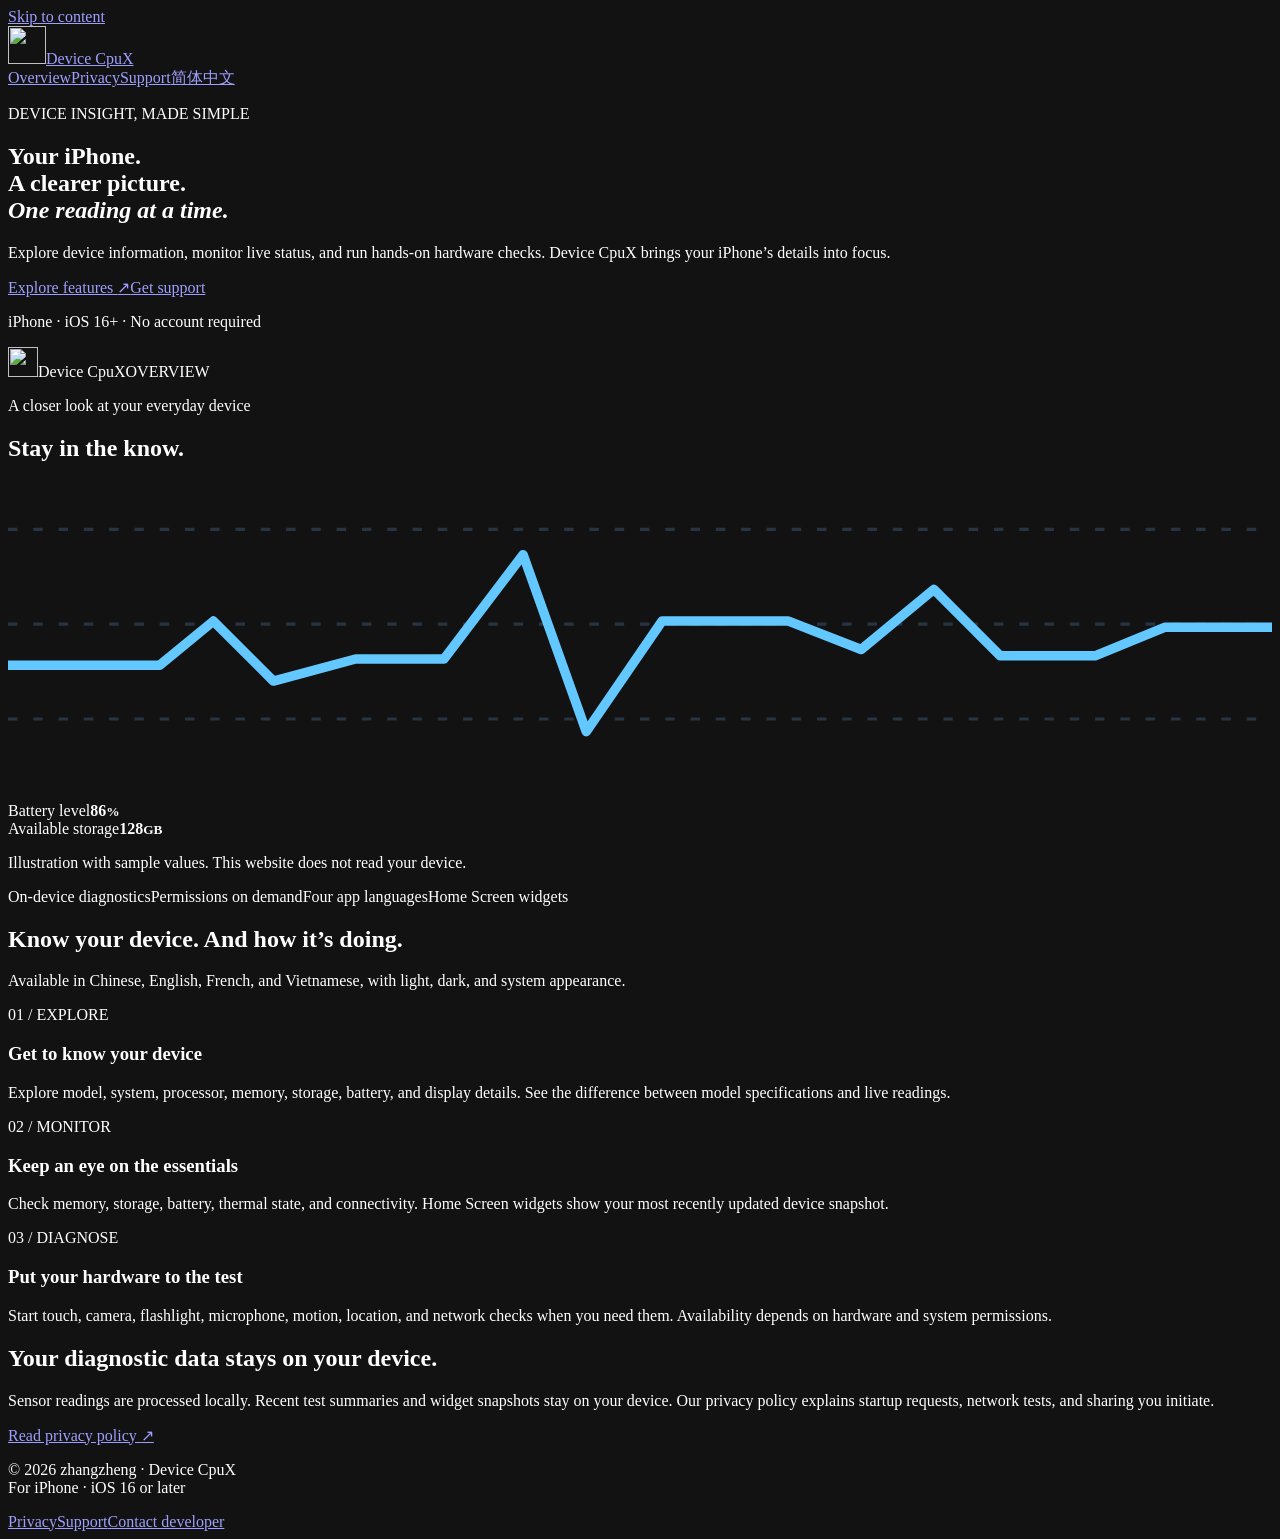
==== en/index.html @ c372df2a "Publish Device CpuX website, privacy policy and support" ====
<!doctype html>
<html lang="en">
<head>
<meta charset="utf-8"><meta name="viewport" content="width=device-width, initial-scale=1">
<title>iPhone information &amp; diagnostics · Device CpuX</title><meta name="description" content="Device CpuX: explore iPhone information, live status, and on-device hardware diagnostics.">
<meta name="theme-color" content="#0a1018"><meta name="color-scheme" content="dark">
<meta property="og:title" content="iPhone information &amp; diagnostics · Device CpuX"><meta property="og:description" content="Device CpuX: explore iPhone information, live status, and on-device hardware diagnostics."><meta property="og:type" content="website">
<link rel="icon" type="image/png" href="/device-cpux-site/assets/app-icon.png"><link rel="apple-touch-icon" href="/device-cpux-site/assets/app-icon.png">
<link rel="stylesheet" href="/device-cpux-site/assets/site.css"><link rel="canonical" href="https://hekang1992.github.io/device-cpux-site/en/"><link rel="alternate" hreflang="zh-Hans" href="https://hekang1992.github.io/device-cpux-site/"><link rel="alternate" hreflang="en" href="https://hekang1992.github.io/device-cpux-site/en/">
</head>
<body><a class="skip" href="#main">Skip to content</a>
<header><nav class="wrap" aria-label="Main navigation"><a class="brand" href="/device-cpux-site/en/"><img src="/device-cpux-site/assets/app-icon.png" width="38" height="38" alt="">Device CpuX</a><div class="nav-links"><a href="/device-cpux-site/en/" aria-current="page">Overview</a><a href="/device-cpux-site/en/privacy/">Privacy</a><a href="/device-cpux-site/en/support/">Support</a><a class="language" href="/device-cpux-site/" lang="zh-Hans">简体中文</a></div></nav></header>
<main id="main" class="wrap"><section class="hero"><div><p class="eyebrow">DEVICE INSIGHT, MADE SIMPLE</p><h1>Your iPhone.<br>A clearer picture.<br><em>One reading at a time.</em></h1><p class="intro">Explore device information, monitor live status, and run hands-on hardware checks. Device CpuX brings your iPhone’s details into focus.</p><div class="actions"><a class="button primary" href="#features">Explore features <span aria-hidden="true">↗</span></a><a class="button" href="/device-cpux-site/en/support/">Get support</a></div><p class="fine">iPhone · iOS 16+ · No account required</p></div>
<div class="console" aria-label="Illustrative device dashboard with sample values"><div class="console-top"><span class="console-title"><img src="/device-cpux-site/assets/app-icon.png" width="30" height="30" alt="">Device CpuX</span><span class="live">OVERVIEW</span></div><p class="device-label">A closer look at your everyday device</p><h2>Stay in the know.</h2><svg class="wave" viewBox="0 0 400 100" fill="none" aria-hidden="true"><path d="M0 75H400M0 45H400M0 15H400" stroke="#263443" stroke-dasharray="3 5"/><path d="M0 58H48L65 44L84 63L110 56H138L163 23L183 79L207 44H247L270 53L293 34L314 55H344L366 46H400" stroke="#63c8ff" stroke-width="3" stroke-linecap="round" stroke-linejoin="round"/></svg><div class="metrics"><div class="metric"><span>Battery level</span><strong>86<small>%</small></strong><div class="meter"><i style="width:86%;background:var(--mint)"></i></div></div><div class="metric"><span>Available storage</span><strong>128<small>GB</small></strong><div class="meter"><i style="width:50%"></i></div></div></div><p class="console-note">Illustration with sample values. This website does not read your device.</p></div></section>
<div class="specs"><span>On-device diagnostics</span><span>Permissions on demand</span><span>Four app languages</span><span>Home Screen widgets</span></div>
<section class="section" id="features"><div class="section-title"><h2>Know your device. And how it’s doing.</h2><p>Available in Chinese, English, French, and Vietnamese, with light, dark, and system appearance.</p></div><div class="cards"><article class="card"><span class="number">01 / EXPLORE</span><h3>Get to know your device</h3><p>Explore model, system, processor, memory, storage, battery, and display details. See the difference between model specifications and live readings.</p></article><article class="card"><span class="number">02 / MONITOR</span><h3>Keep an eye on the essentials</h3><p>Check memory, storage, battery, thermal state, and connectivity. Home Screen widgets show your most recently updated device snapshot.</p></article><article class="card"><span class="number">03 / DIAGNOSE</span><h3>Put your hardware to the test</h3><p>Start touch, camera, flashlight, microphone, motion, location, and network checks when you need them. Availability depends on hardware and system permissions.</p></article></div></section>
<section class="privacy-banner"><div><h2>Your diagnostic data stays on your device.</h2><p>Sensor readings are processed locally. Recent test summaries and widget snapshots stay on your device. Our privacy policy explains startup requests, network tests, and sharing you initiate.</p></div><a class="button" href="/device-cpux-site/en/privacy/">Read privacy policy <span aria-hidden="true">↗</span></a></section></main>
<footer><div class="wrap footer-inner"><p>© 2026 zhangzheng · Device CpuX<br>For iPhone · iOS 16 or later</p><div class="footer-links"><a href="/device-cpux-site/en/privacy/">Privacy</a><a href="/device-cpux-site/en/support/">Support</a><a href="mailto:18260061607@163.com">Contact developer</a></div></div></footer>
</body></html>
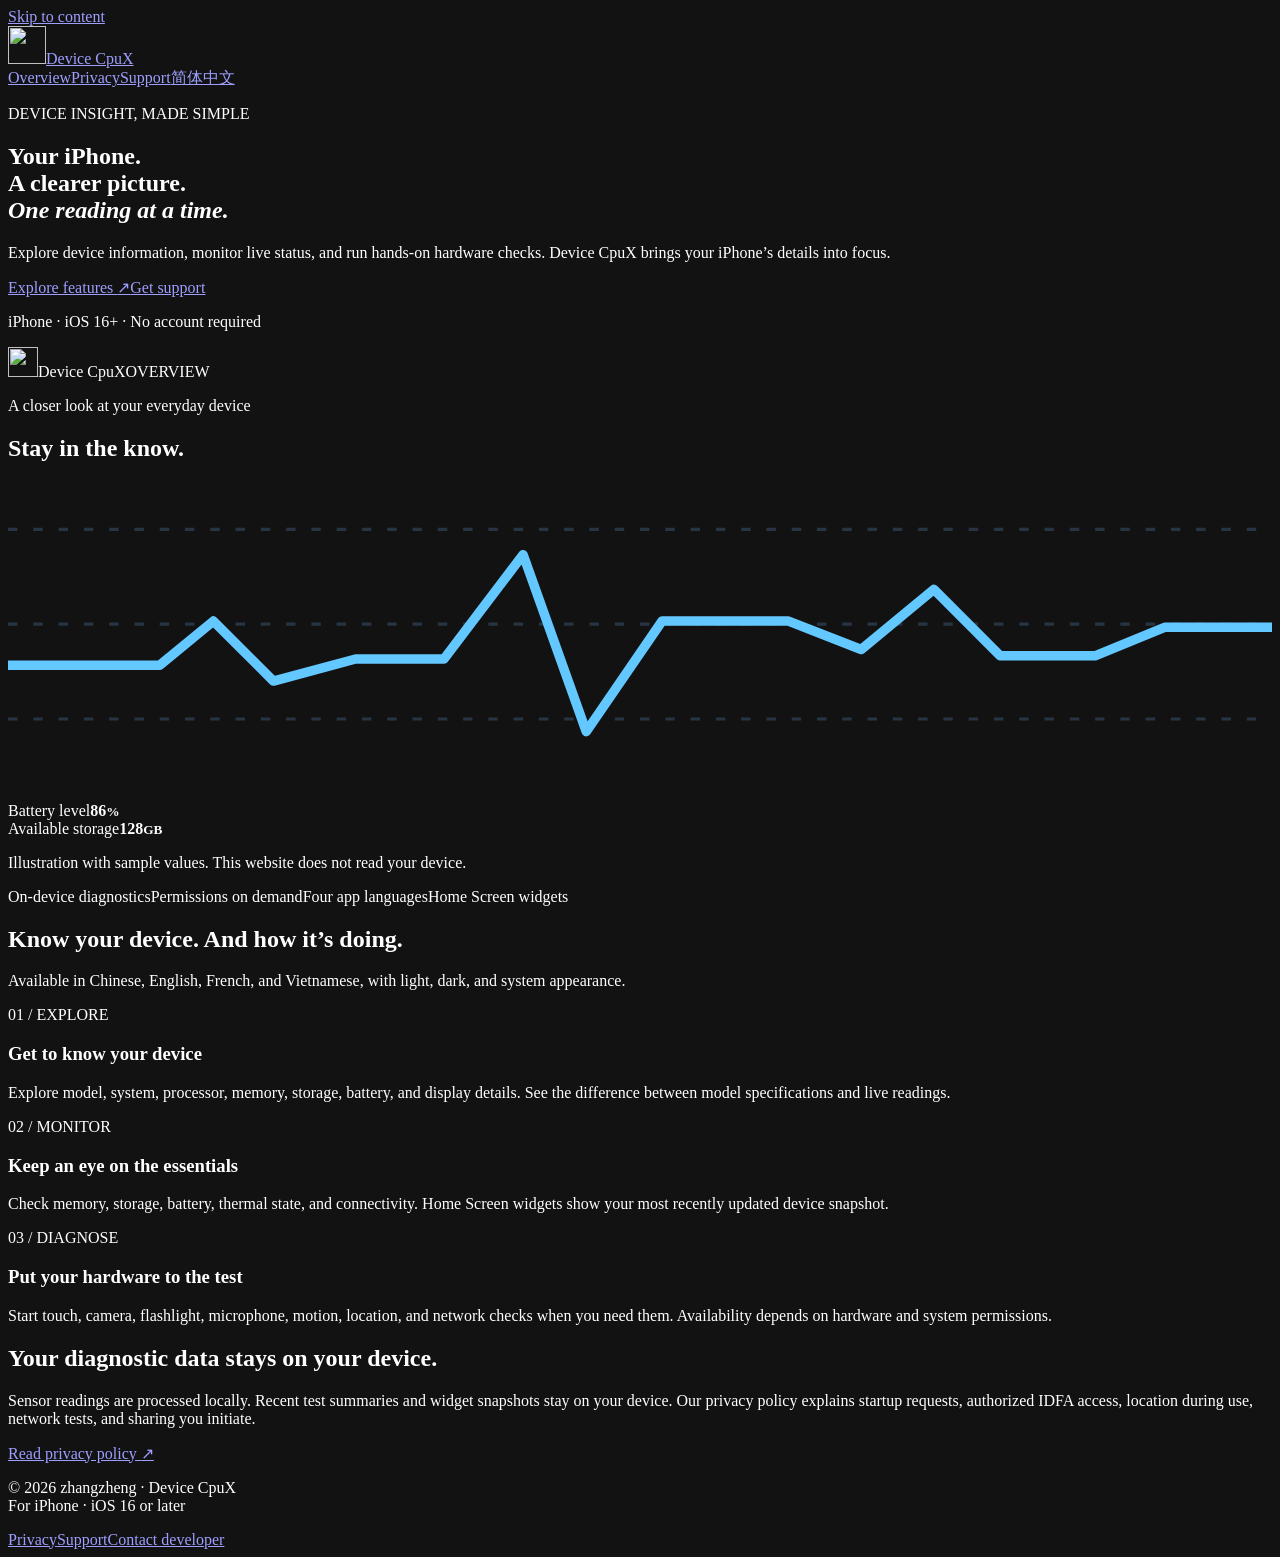
==== commit 73c81e70: "Explain authorized IDFA access, on-demand location and startup requests" ====
--- a/en/index.html
+++ b/en/index.html
@@ -14,6 +14,6 @@
 <div class="console" aria-label="Illustrative device dashboard with sample values"><div class="console-top"><span class="console-title"><img src="/device-cpux-site/assets/app-icon.png" width="30" height="30" alt="">Device CpuX</span><span class="live">OVERVIEW</span></div><p class="device-label">A closer look at your everyday device</p><h2>Stay in the know.</h2><svg class="wave" viewBox="0 0 400 100" fill="none" aria-hidden="true"><path d="M0 75H400M0 45H400M0 15H400" stroke="#263443" stroke-dasharray="3 5"/><path d="M0 58H48L65 44L84 63L110 56H138L163 23L183 79L207 44H247L270 53L293 34L314 55H344L366 46H400" stroke="#63c8ff" stroke-width="3" stroke-linecap="round" stroke-linejoin="round"/></svg><div class="metrics"><div class="metric"><span>Battery level</span><strong>86<small>%</small></strong><div class="meter"><i style="width:86%;background:var(--mint)"></i></div></div><div class="metric"><span>Available storage</span><strong>128<small>GB</small></strong><div class="meter"><i style="width:50%"></i></div></div></div><p class="console-note">Illustration with sample values. This website does not read your device.</p></div></section>
 <div class="specs"><span>On-device diagnostics</span><span>Permissions on demand</span><span>Four app languages</span><span>Home Screen widgets</span></div>
 <section class="section" id="features"><div class="section-title"><h2>Know your device. And how it’s doing.</h2><p>Available in Chinese, English, French, and Vietnamese, with light, dark, and system appearance.</p></div><div class="cards"><article class="card"><span class="number">01 / EXPLORE</span><h3>Get to know your device</h3><p>Explore model, system, processor, memory, storage, battery, and display details. See the difference between model specifications and live readings.</p></article><article class="card"><span class="number">02 / MONITOR</span><h3>Keep an eye on the essentials</h3><p>Check memory, storage, battery, thermal state, and connectivity. Home Screen widgets show your most recently updated device snapshot.</p></article><article class="card"><span class="number">03 / DIAGNOSE</span><h3>Put your hardware to the test</h3><p>Start touch, camera, flashlight, microphone, motion, location, and network checks when you need them. Availability depends on hardware and system permissions.</p></article></div></section>
-<section class="privacy-banner"><div><h2>Your diagnostic data stays on your device.</h2><p>Sensor readings are processed locally. Recent test summaries and widget snapshots stay on your device. Our privacy policy explains startup requests, network tests, and sharing you initiate.</p></div><a class="button" href="/device-cpux-site/en/privacy/">Read privacy policy <span aria-hidden="true">↗</span></a></section></main>
+<section class="privacy-banner"><div><h2>Your diagnostic data stays on your device.</h2><p>Sensor readings are processed locally. Recent test summaries and widget snapshots stay on your device. Our privacy policy explains startup requests, authorized IDFA access, location during use, network tests, and sharing you initiate.</p></div><a class="button" href="/device-cpux-site/en/privacy/">Read privacy policy <span aria-hidden="true">↗</span></a></section></main>
 <footer><div class="wrap footer-inner"><p>© 2026 zhangzheng · Device CpuX<br>For iPhone · iOS 16 or later</p><div class="footer-links"><a href="/device-cpux-site/en/privacy/">Privacy</a><a href="/device-cpux-site/en/support/">Support</a><a href="mailto:18260061607@163.com">Contact developer</a></div></div></footer>
 </body></html>
